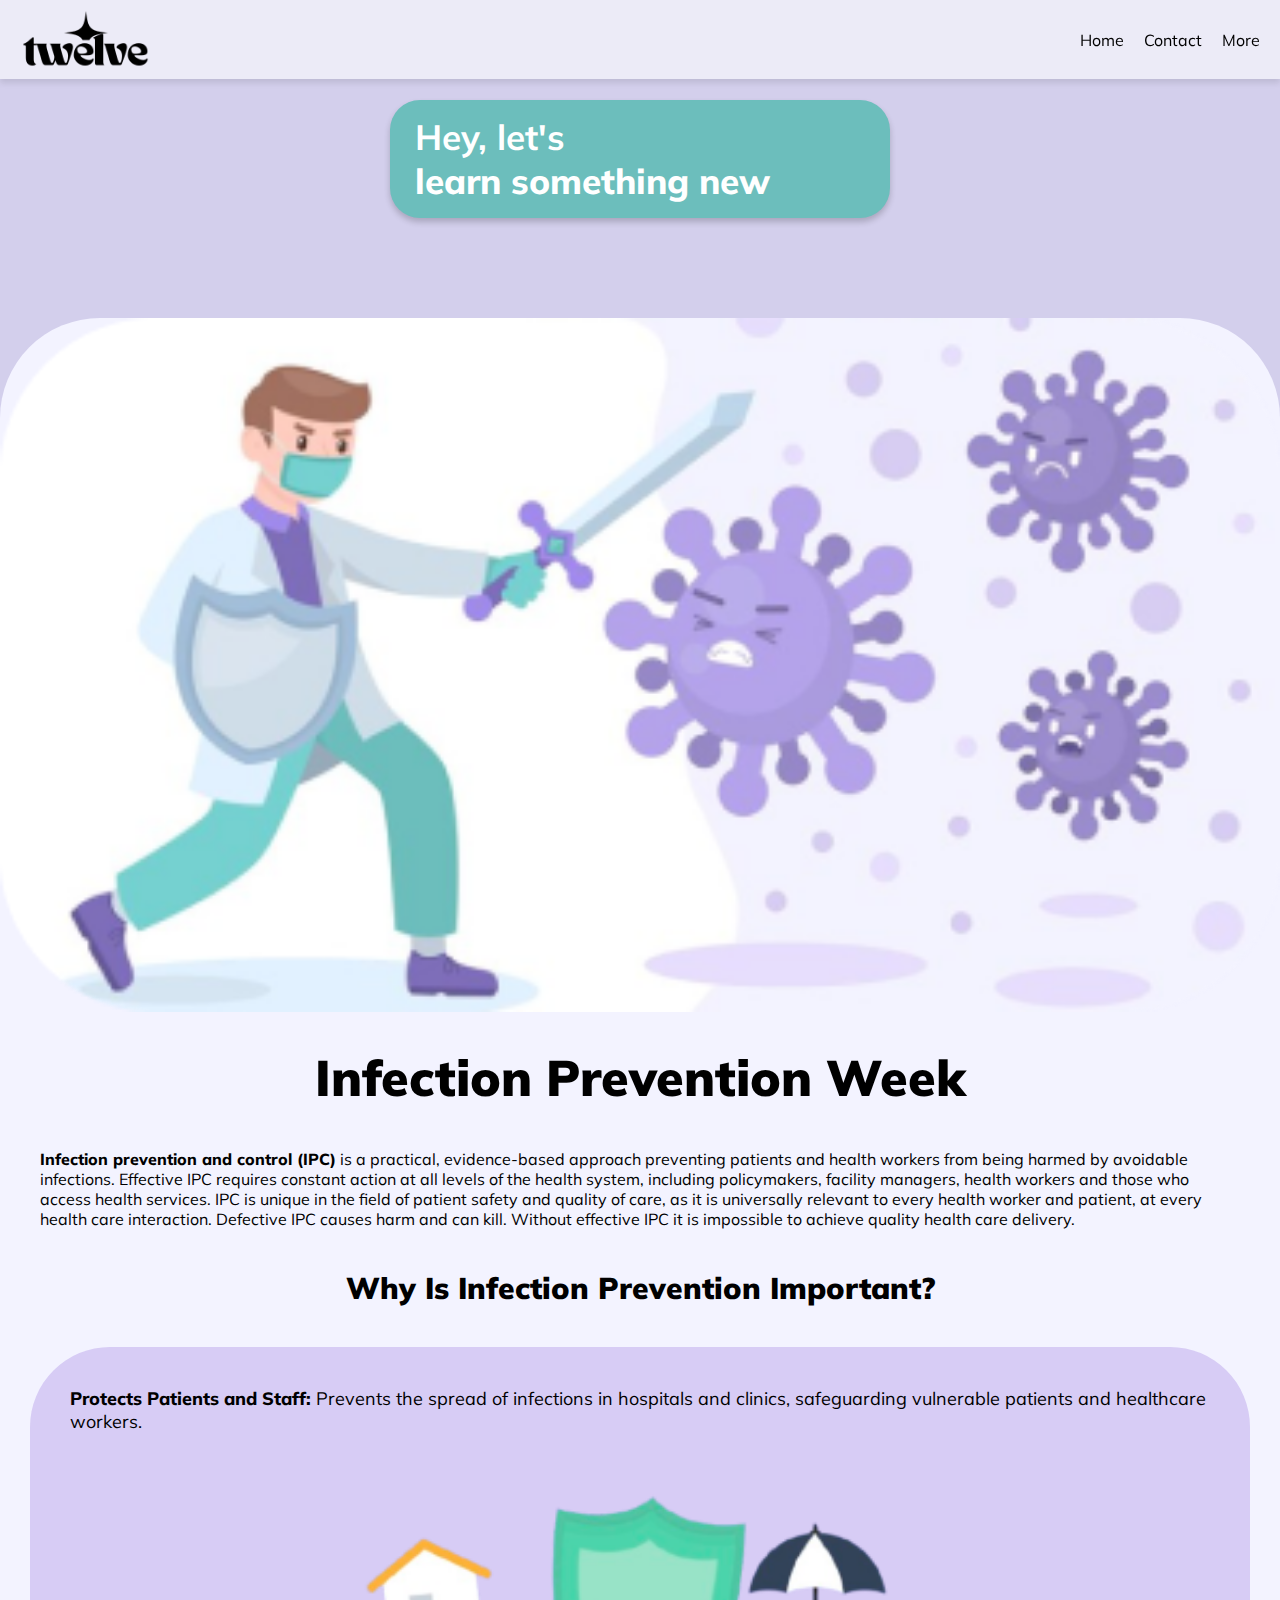
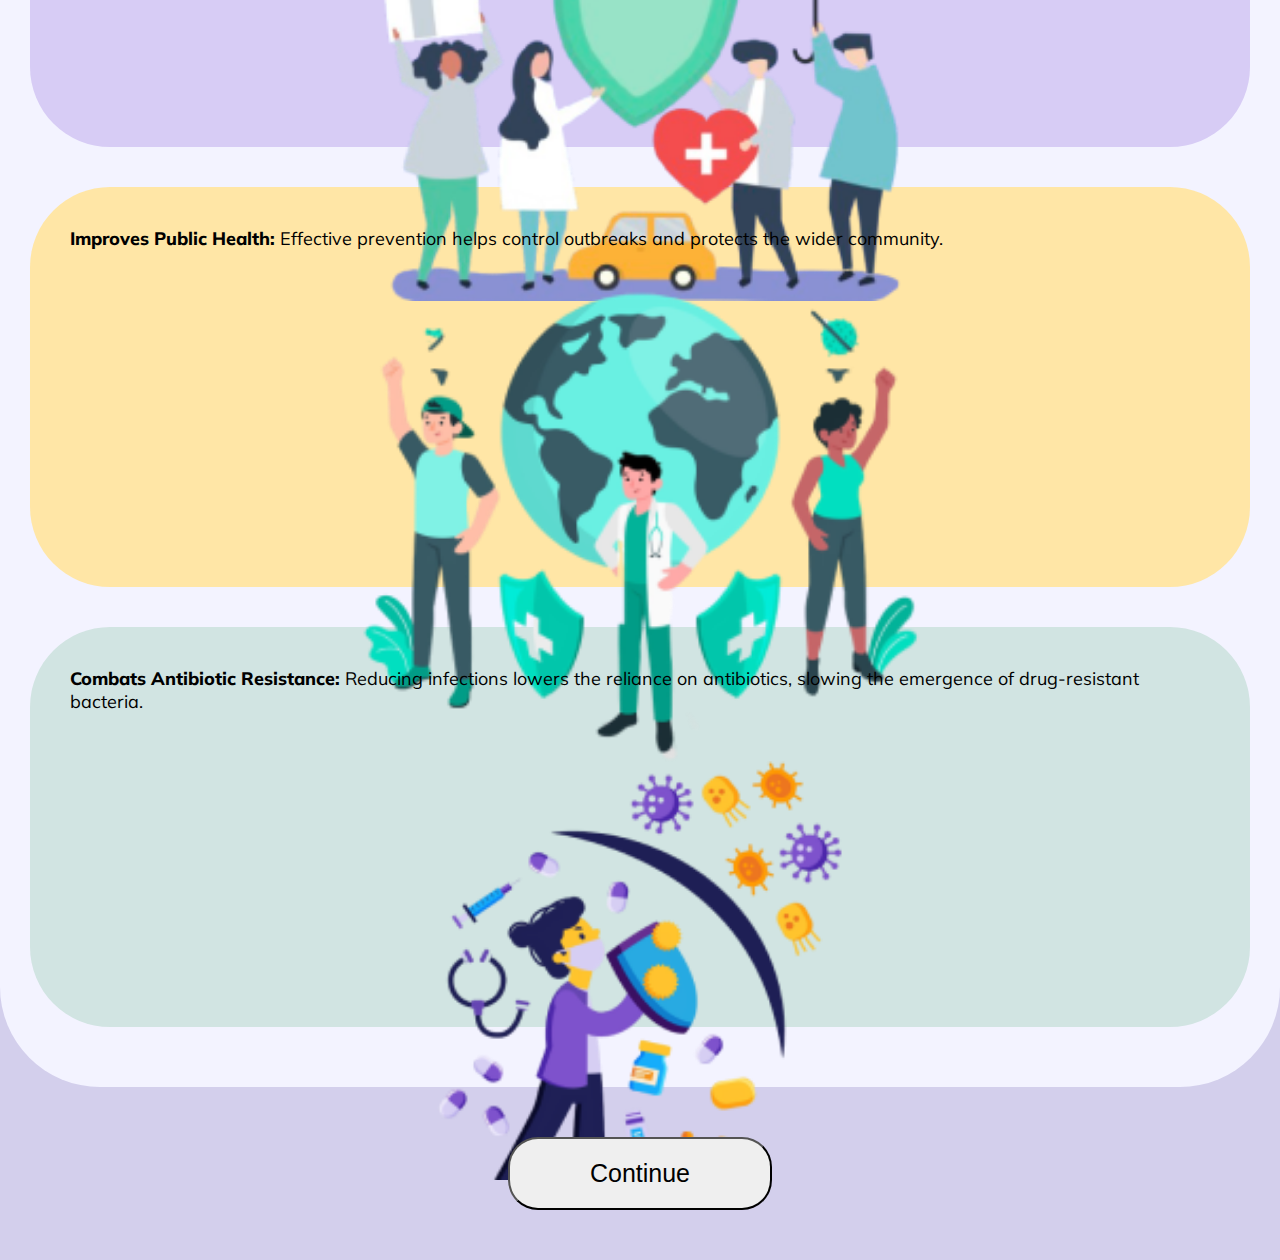
==== index.html @ dadd020b "Add files via upload" ====
<!DOCTYPE html>
<html lang="en">
<head>
      <meta charset="UTF-8">
      <meta name="viewport" content="width=device-width, initial-scale=1.0">
      <link rel="preconnect" href="https://fonts.googleapis.com">
      <link rel="preconnect" href="https://fonts.gstatic.com" crossorigin>
      <link href="https://fonts.googleapis.com/css2?family=Mulish:ital,wght@0,200..1000;1,200..1000&display=swap" rel="stylesheet">
      <title>IPW | Prime Medial Center</title>
      <link rel="stylesheet" href="css/phonestyle.css">
</head>
<body>
      <header>
            <nav class="navbar hidden" id="navbar">
                  <img src="images/logo.png" alt="Twelve">
                  <div class="menu">
                        <a href="#home">Home</a>
                        <a href="#contact">Contact</a>
                        <a href="#more">More</a>
                  </div>
            </nav>
      </header>
      

      <section id="intro">
            <h1>Hey, let's <br/><b>learn something new</b></h1>
      </section>



      <center>
            <section id="content">
                  <img src="images/illustration/illus (1).png" alt="Illustration" class="ill">
                  <h1>Infection Prevention Week</h1>
                  <p class="contentp"><b>Infection prevention and control (IPC)</b> is a practical, evidence-based approach preventing patients and health workers from being harmed by avoidable infections. Effective IPC requires constant action at all levels of the health system, including policymakers, facility managers, health workers and those who access health services. IPC is unique in the field of patient safety and quality of care, as it is universally relevant to every health worker and patient, at every health care interaction. Defective IPC causes harm and can kill. Without effective IPC it is impossible to achieve quality health care delivery.</p>
                  <h2>Why Is Infection Prevention Important?</h2>
                  <div id="ipi-1">
                        <p class="ipip"><b>Protects Patients and Staff:</b> Prevents the spread of infections in hospitals and clinics, safeguarding vulnerable patients and healthcare workers.</p>
                        <img src="images/illustration/illus (2).png" alt="illus2">
                  </div>
                  <div id="ipi-2">
                        <p class="ipip"><b>Improves Public Health: </b>Effective prevention helps control outbreaks and protects the wider community.</p>
                        <img src="images/illustration/illus (3).png" alt="illus3">
                  </div>
                  <div id="ipi-3">
                        <p class="ipip"><b>Combats Antibiotic Resistance:</b> Reducing infections lowers the reliance on antibiotics, slowing the emergence of drug-resistant bacteria.</p>
                        <img src="images/illustration/illus (4).png" alt="illus4">
                  </div>
                  <br>
            </section>
            <a href="steps-to-prevent-infection.html">
                  <button>Continue</button>
            </a>
      </center>
</body>

</html>
---- css/phonestyle.css ----
* {
      margin: 0;
      padding: 0;
      box-sizing: border-box;
    }
    
    body {
      background-color: #D3CFEC;
      font-family: "Mulish", sans-serif;
    }
b {
  font-weight: 800
}
    
.navbar {
  display: flex;
  justify-content: space-between;
  align-items: center;
  padding: 10px 20px;
  backdrop-filter: blur(10px);
  background-color: #ffffff93; /* Clean white background */
  box-shadow: 0 4px 6px rgba(0, 0, 0, 0.1); /* Subtle shadow for elevation */
  z-index: 1000; /* Ensures it stays above other content */
  color: #333333; /* Darker text for better readability */
  position: fixed; /* Sticks the navbar to the top */
  top: 0;
  left: 0;
  width: 100%;
  transition: transform 0.3s ease-in-out;
}
.navbar img {
  width: 130px;
}
    
    .menu {
      display: flex;
      gap: 20px;
    }
    
    .menu a {
      color: #000000;
      text-decoration: none;
      font-size: 16px;
    }

#intro {
      padding: 15px 25px;
      background-color: #6CBEBC; /* Dark background for the box */
      color: #fff; /* White text */
      border-radius: 30px; /* Rounded corners */
      box-shadow: 0 4px 6px rgba(0, 0, 0, 0.2); /* Subtle shadow */
      margin-left: auto; /* Align to the left horizontally */
      margin-right: auto; /* Center horizontally in the flow */
      margin-top: 100px;
      max-width: 500px;
}
#intro h1 {
  font-size: 35px;
}
#content{
  margin-top: 100px;
  width: 100%;
  border-radius: 100px;
  background-color: #F3F3FF;

}
a button {
  padding: 20px 80px;
  font-size: 25px;
  border-radius: 30px;
  text-align: left;
  margin-top: 50px;
  margin-bottom: 50px;
}
#content h1 {
  font-size: 50px;
  font-weight: 900;
  margin-top: 30px;
}
.contentp {
  font-size: 16px;
  margin: 40px;
  text-align: left;
}
.ill {
  width: 100%;
  
}
#content h2 {
  font-size: 30px;
  font-weight: 900;
  margin-top: 30px;
}

#ipi-1 {
  background-color: #D7CCF5;
  margin: 40px 30px;
  border-radius: 80px;
  height: 400px;
}
.ipip {
  padding: 40px;
  text-align: left;
  font-size: 18px;
}
#ipi-1 img {
  width: 50%;
}

#ipi-2 {
  background-color: #FFE6A6;
  margin: 40px 30px;
  border-radius: 80px;
  height: 400px;
}
#ipi-2 img {
  width: 48%;
}

#ipi-3 {
  background-color: #D1E4E2;
  margin: 40px 30px;
  border-radius: 80px;
  height: 400px;
}
#ipi-3 img {
  width: 35%;
}

#steps {
  margin-top: 100px;
}
#steps h1 {
  font-size: 50px;
  margin: 10px;
}
#content-steps h2 {
  font-size: 40px;
  font-weight: 900;
  margin: 20px;
}
#content-steps p {
  font-size: 20px;
  margin: 20px;
}
#content-steps img {
  width: 50%;
  margin: 5% 20%;
}
#content-steps {
  max-width: 95%;
  background-color: #F3F3FF;
  margin: 0 auto;
  position: relative;
  overflow: hidden;
  height: 550px;
  border-radius: 30px;
}

.step-content {
  position: absolute;
  top: 0;
  left: 0;
  width: 100%;
  opacity: 0;
  transform: translateX(100%);
  transition: opacity 0.4s ease, transform 0.4s ease;
}

.step-content.visible {
  opacity: 1;
  transform: translateX(0);
}

.step-content.exit {
  opacity: 0;
  transform: translateX(-100%);
}
#next-button {
  position: fixed;
  right: 20px;
  bottom: 20px;
  padding: 10px 20px;
  font-size: 55px;
  background-color: #7f71d5;
  color: white;
  border: none;
  border-radius: 90px;
  cursor: pointer;
  box-shadow: 0 4px 8px rgba(0, 0, 0, 0.1);
}

/* Pop-Up Styles */
.win-popup {
  position: fixed;
  top: -200px; /* Start above the screen */
  left: 50%;
  transform: translateX(-50%);
  background-color: #D1E4E2;
  padding: 20px;
  border-radius: 10px;
  box-shadow: 0 4px 10px rgba(0, 0, 0, 0.2);
  text-align: center;
  z-index: 9999;
  visibility: hidden;
  opacity: 0;
  transition: visibility 0s, opacity 0.5s ease-in-out, top 0.5s ease-in-out;
  width: 70%;
  height: auto;
}

.win-popup.visible {
  visibility: visible;
  opacity: 1;
  top: 30%; /* Move down to the center of the screen */
}

/* Pop-up Content */
.win-popup .popup-content {
  display: flex;
  flex-direction: column;
  justify-content: center;
  align-items: center;
}

/* Button Style */
.win-popup .popup-content button {
  padding: 10px 20px;
  background-color: #D3CFEC;
  color: rgb(0, 0, 0);
  border: none;
  cursor: pointer;
  font-size: 16px;
  border-radius: 30px;
  margin-top: 10px;
}

.win-popup .popup-content button:hover {
  background-color: #45a049;
}
.popup-content img {
  width: 100px;
}
.popup-content p {
  font-size: 30px;
  font-weight: 800;
}

/* Blurring the Canvas Container */
#gameCanvas.blurred {
  filter: blur(5px);
  pointer-events: none; /* Disable interaction with the blurred background */
}

/* Invisible Class for Hidden State */
.invisible {
  visibility: hidden;
  opacity: 0;
}

/* Optional styles to make sure the canvas takes full screen */
#gameCanvas {
  position: absolute;
  top: 0;
  background-color: #F3F3FF;
  left: 0;
  width: 100%;
  height: 100%;
}
.modal {
  position: fixed;
  top: 0;
  left: 0;
  width: 100%;
  height: 100%;
  background-color: rgba(0, 0, 0, 0.5);
  display: flex;
  justify-content: center;
  align-items: center;
  z-index: 1000;
}

.modal-content {
  background: #FFE6A6;
  padding: 20px;
  width: 90%;
  border-radius: 30px;
  text-align: center;
  box-shadow: 0px 4px 10px rgba(0, 0, 0, 0.2);
}
.modal-content h1 {
  font-size: 20px;
  font-weight: 900;
}

#continueButton {
  padding: 10px 20px;
  font-size: 16px;
  background: #69F0E2;
  color: rgb(0, 0, 0);
  border: none;
  border-radius: 4px;
  cursor: pointer;
  margin: 30px;
}

#continueButton:hover {
  background: #0056b3;
}
.modal-content input {
  width: 70%;
  font-size: 15px;
  padding: 10px;
  border-radius: 20px;
}
.modal-content h2 {
  font-size: 2em;
  margin-bottom: 30px;
  font-weight: 900;
}
.start {
  padding: 10px 20px;
  font-size: 16px;
  background: #69F0E2;
  color: rgb(0, 0, 0);
  border: none;
  border-radius: 4px;
  cursor: pointer;
  margin: 30px;
}
#quizContainer {
  text-align: center;
  background-color: #F3F3FF;
  width: 90%;
  height: auto;
  border-radius: 50px;
  margin-top: 100px;
}
#quizContainer h1 {
  font-size: 20px;
}
/* Styling for option buttons */
.option-button {
  display: block;
  width: 100%;
  padding: 15px;
  font-size: 18px;
  text-align: center;
  background-color: #f1f1f1;
  border: 1px solid #ccc;
  border-radius: 30px;
  cursor: pointer;
  transition: background-color 0.3s;
  margin-top: 5px;
}

.option-button:hover {
  background-color: #e0e0e0;
}
#questionContainer {
  font-size: 28px;
  margin: 30px;
}
#certificateName {
  font-family: 'Allura', cursive;
  font-size: 50px; /* Adjust size as needed */
  text-align: center; /* Center the text */
}
#resultContainer {
  text-align: center;
}

#nextButton {
  margin-top: 10px;
}


#resultContainer {
  text-align: center;
  background-color: #F3F3FF;
  width: 90%;
  height: auto;
  border-radius: 50px;
  margin-top: 100px;
}
#resultContainer h1 {
  font-size: 25px;
  margin: 20px;
  font-weight: 900;
}
#resultContainer img {
  width: 70%;
}

#resultContainer  button {
  padding: 10px;
  width: 80%;
  font-size: 16px;
  background: #69F0E2;
  color: rgb(0, 0, 0);
  border: none;
  border-radius: 4px;
  cursor: pointer;
  margin: 30px;
}


@media (max-width: 644px) {
  #content h1 {
    font-size: 40px;
  }
  #content h2 {
    font-size: 25px;
    margin-top: 80px;
  }
}
@media (max-width: 536px) {
  #content h1 {
    font-size: 30px;
  }
  .contentp {
    font-size: 16px;
    margin: 25px 15px;
  }
  #content h2 {
    font-size: 25px;
    margin-top: 80px;
  }
  #intro h1 {
    font-size: 25px;
}
#intro {
  padding: 15px 25px;
  background-color: #6CBEBC; /* Dark background for the box */
  margin-top: 100px;
  max-width: 350px;
}
.navbar img {
  width: 90px;
}
.menu a {
  font-size: 13px;
}
}



    
    /* Responsive Design */
    @media (max-width: 480px) {
      .menu a {
        font-size: 13px;
        padding: 5px;
      }
      a button {
        padding: 10px 40px;
        font-size: 15px; 
      }
    
      .navbar {
        padding: 10px;
      }
      #steps h1 {
        font-size: 40px;
    }
    #content-steps img {
      width: 60%;
    }
    .popup-content p {
      font-size: 26px;
  }
      #intro {
        max-width: 300px;
      }
      #intro h1 {
        font-size: 20px;
      }
      #ipi-1 {
        background-color: #D7CCF5;
        margin: 40px 10px;
        border-radius: 80px;
        height: 320px;
    }
    .ipip {
      padding: 30px;
      text-align: left;
      font-size: 15px;
    }
    #ipi-1 img {
      width: 65%;
      margin-top: -10px;
    }
    #ipi-2 {
      background-color: #FFE6A6;
      margin: 40px 10px;
      border-radius: 80px;
      height: 320px;
    }
    #ipi-2 img {
    width: 65%;
    margin-top: -10px;
    }
    #ipi-3 {
      background-color: #D1E4E2;
      margin: 40px 10px;
      border-radius: 80px;
      height: 320px;
    }
    #ipi-3 img {
    width: 45%;
    margin-top: -10px;
    }
    #questionContainer {
      font-size: 20px;
      margin: 14px;
    }
    .option-button {
      padding: 13px;
      font-size: 15px;
  }
  .modal-content h2 {
    font-size: 1.5em;
}
.modal-content input {
  width: 100%;
}

    }
    @media (max-width: 390px) {
      #content h1 {
        font-size: 23px;
    }
    .popup-content p {
      font-size: 20px;
  }
  .win-popup .popup-content button {
    padding: 10px 20px;
    font-size: 13px;
}
    #steps h1 {
      font-size: 30px;
  }
  #content-steps h2 {
    font-size: 25px;
}
#content-steps p {
  font-size: 15px;
}
#content-steps img {
  width: 80%;
  margin: 10% 10%;
}
#content-steps {
  height: 450px;
}
#questionContainer {
  font-size: 14px;
  margin-bottom: 30px;
  
}

    
    #content h2 {
      font-size: 15px;
      margin-top: 60px;
  }
  #ipi-1 {
    background-color: #D7CCF5;
    margin: 40px 10px;
    border-radius: 80px;
    height: 320px;
}
.ipip {
  padding: 30px;
  text-align: left;
  font-size: 15px;
}
#ipi-1 img {
  width: 70%;
  margin-top: -10px;
}
#ipi-2 {
  background-color: #FFE6A6;
  margin: 40px 10px;
  border-radius: 80px;
  height: 320px;
}
#ipi-2 img {
width: 70%;
margin-top: -10px;
}
#ipi-3 {
  background-color: #D1E4E2;
  margin: 40px 10px;
  border-radius: 80px;
  height: 320px;
}
#ipi-3 img {
width: 50%;
margin-top: -10px;
}

    }

    @media (max-width: 325px) {
      .popup-content p {
        font-size: 15px;
    }
    .popup-content img {
      width: 70px;
  }
  .win-popup .popup-content button {
    font-size: 12px;
}
    }
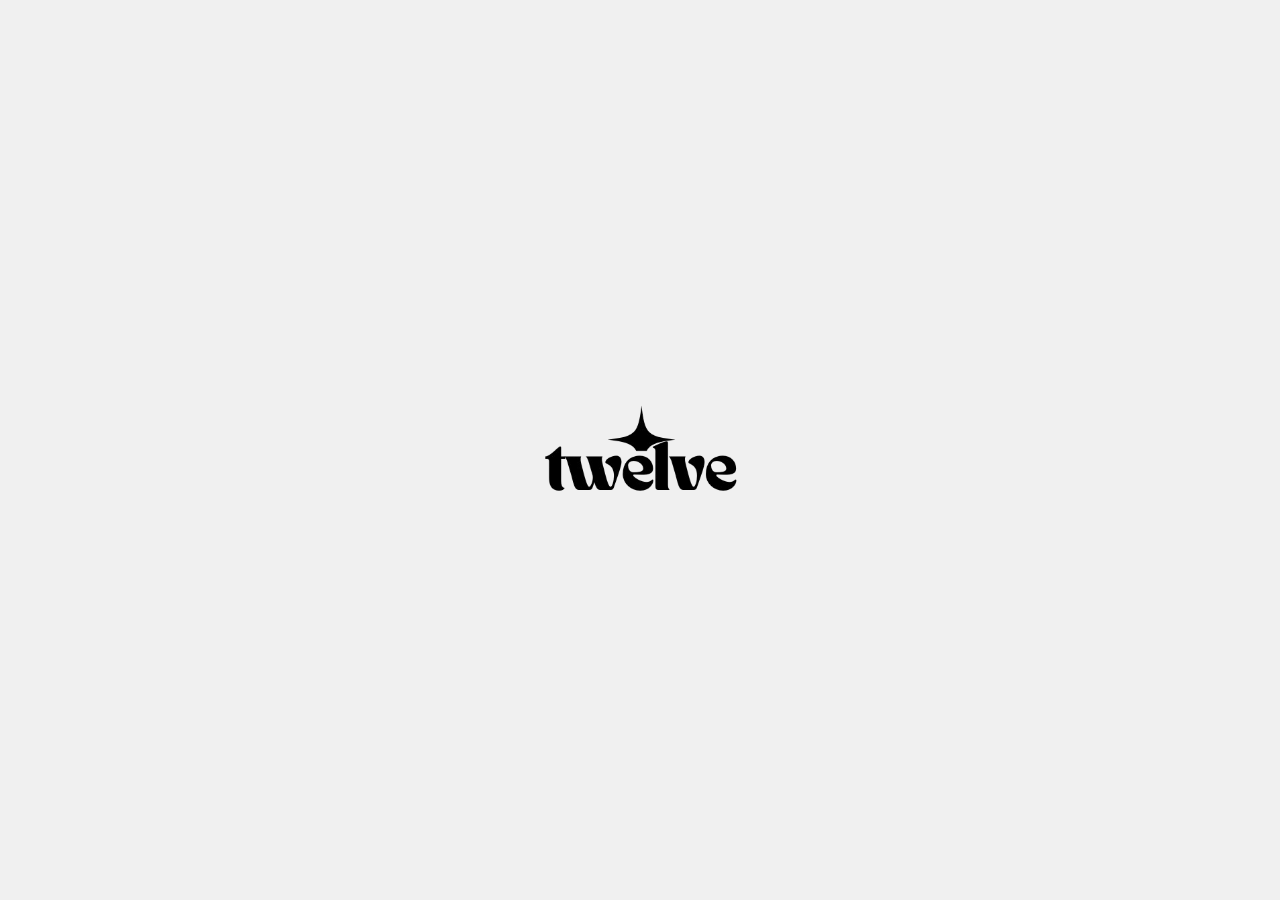
==== commit 4b6af803: "update" ====
--- a/index.html
+++ b/index.html
@@ -1,57 +1,51 @@
-<!DOCTYPE html>
-<html lang="en">
-<head>
-      <meta charset="UTF-8">
-      <meta name="viewport" content="width=device-width, initial-scale=1.0">
-      <link rel="preconnect" href="https://fonts.googleapis.com">
-      <link rel="preconnect" href="https://fonts.gstatic.com" crossorigin>
-      <link href="https://fonts.googleapis.com/css2?family=Mulish:ital,wght@0,200..1000;1,200..1000&display=swap" rel="stylesheet">
-      <title>IPW | Prime Medial Center</title>
-      <link rel="stylesheet" href="css/phonestyle.css">
-</head>
-<body>
-      <header>
-            <nav class="navbar hidden" id="navbar">
-                  <img src="images/logo.png" alt="Twelve">
-                  <div class="menu">
-                        <a href="#home">Home</a>
-                        <a href="#contact">Contact</a>
-                        <a href="#more">More</a>
-                  </div>
-            </nav>
-      </header>
-      
-
-      <section id="intro">
-            <h1>Hey, let's <br/><b>learn something new</b></h1>
-      </section>
-
-
-
-      <center>
-            <section id="content">
-                  <img src="images/illustration/illus (1).png" alt="Illustration" class="ill">
-                  <h1>Infection Prevention Week</h1>
-                  <p class="contentp"><b>Infection prevention and control (IPC)</b> is a practical, evidence-based approach preventing patients and health workers from being harmed by avoidable infections. Effective IPC requires constant action at all levels of the health system, including policymakers, facility managers, health workers and those who access health services. IPC is unique in the field of patient safety and quality of care, as it is universally relevant to every health worker and patient, at every health care interaction. Defective IPC causes harm and can kill. Without effective IPC it is impossible to achieve quality health care delivery.</p>
-                  <h2>Why Is Infection Prevention Important?</h2>
-                  <div id="ipi-1">
-                        <p class="ipip"><b>Protects Patients and Staff:</b> Prevents the spread of infections in hospitals and clinics, safeguarding vulnerable patients and healthcare workers.</p>
-                        <img src="images/illustration/illus (2).png" alt="illus2">
-                  </div>
-                  <div id="ipi-2">
-                        <p class="ipip"><b>Improves Public Health: </b>Effective prevention helps control outbreaks and protects the wider community.</p>
-                        <img src="images/illustration/illus (3).png" alt="illus3">
-                  </div>
-                  <div id="ipi-3">
-                        <p class="ipip"><b>Combats Antibiotic Resistance:</b> Reducing infections lowers the reliance on antibiotics, slowing the emergence of drug-resistant bacteria.</p>
-                        <img src="images/illustration/illus (4).png" alt="illus4">
-                  </div>
-                  <br>
-            </section>
-            <a href="steps-to-prevent-infection.html">
-                  <button>Continue</button>
-            </a>
-      </center>
-</body>
-
+<!DOCTYPE html>
+<html lang="en">
+<head>
+      <meta charset="UTF-8">
+      <meta name="viewport" content="width=device-width, initial-scale=1.0">
+      <title>Twelve</title>
+</head>
+      <style>
+            body {
+                margin: 0;
+                display: flex;
+                justify-content: center;
+                align-items: center;
+                height: 100vh;
+                background-color: #f0f0f0;
+            }
+    
+            #logo {
+                width: 200px;
+                opacity: 0;
+                transition: opacity 1s ease-in-out;
+            }
+    
+            #logo.visible {
+                opacity: 1;
+            }
+        </style>
+    </head>
+    <body>
+        <img id="logo" src="images/logo.png" alt="Logo">
+    
+        <script>
+            const logo = document.getElementById('logo');
+    
+            // Show the logo with fade-in animation
+            setTimeout(() => {
+                logo.classList.add('visible');
+            }, 100); // Delay slightly to ensure CSS applies
+    
+            // Redirect after 2 seconds
+            setTimeout(() => {
+                const screenWidth = window.innerWidth;
+                if (screenWidth <= 768) { // Mobile and tablet
+                    window.location.href = 'description.html';
+                } else { // Laptop
+                    window.location.href = 'desk-description.html';
+                }
+            }, 2000);
+        </script>
+        </body>
 </html>